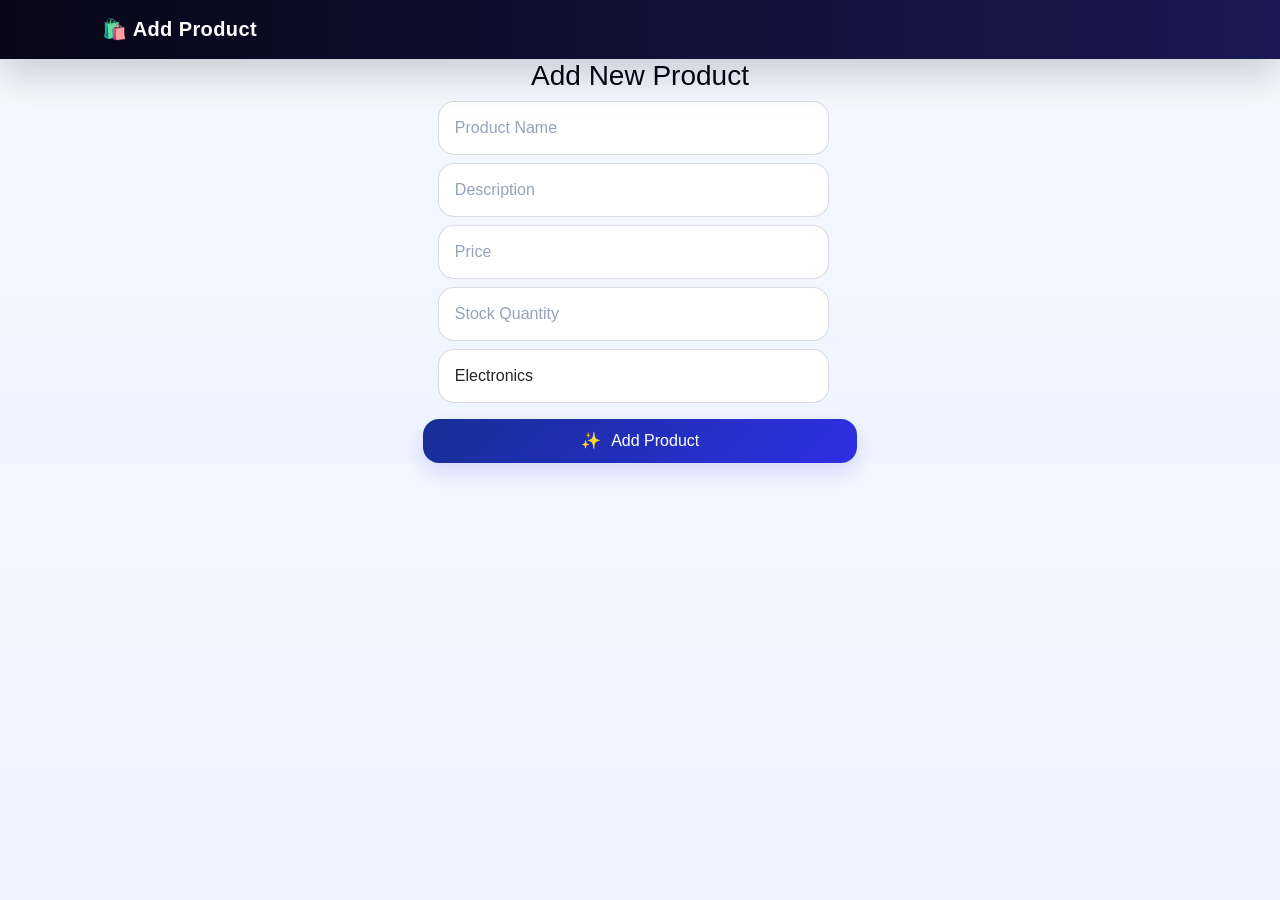
==== src/main/resources/static/add-product.html @ 6f196c05 "Initial commit" ====
<!DOCTYPE html>
<html>
<head>
    <meta charset="UTF-8">
    <meta name="viewport" content="width=device-width, initial-scale=1.0">
    <title>Add Product</title>

    <!-- Bootstrap -->
    <link href="https://cdn.jsdelivr.net/npm/bootstrap@5.3.0/dist/css/bootstrap.min.css" rel="stylesheet">
    <link rel='stylesheet' href='https://cdn-uicons.flaticon.com/2.1.0/uicons-regular-rounded/css/uicons-regular-rounded.css'>
    <link rel='stylesheet' href='https://cdn-uicons.flaticon.com/2.1.0/uicons-brands/css/uicons-brands.css'>

    <link rel="stylesheet" href="theme.css">
</head>

<body>

<!-- NAVBAR -->
<nav class="navbar navbar-light">
    <div class="container">
        <span class="navbar-brand">Add Product</span>
    </div>
</nav>

<div class="container">

    <div class="row justify-content-center">
        <div class="col-md-5">

            <div class="form-box">

                <h3 class="text-center">Add New Product</h3>

                <input id="name" class="form-control mt-2" placeholder="Product Name">

                <input id="description" class="form-control mt-2" placeholder="Description">

                <input id="price" class="form-control mt-2" placeholder="Price">

                <input id="stock" class="form-control mt-2" placeholder="Stock Quantity">

                <select id="category" class="form-control mt-2">
                    <option value="Electronics">Electronics</option>
                    <option value="Fashion">Fashion</option>
                    <option value="Home">Home</option>
                    <option value="Beauty">Beauty</option>
                </select>

                <button onclick="addProduct()" class="btn btn-custom w-100 mt-3">
                    Add Product
                </button>

            </div>

        </div>
    </div>

</div>

<script>

    function addProduct(){

        let products = [{
            name: document.getElementById("name").value,
            description: document.getElementById("description").value,
            price: parseFloat(document.getElementById("price").value),
            stockQuantity: parseInt(document.getElementById("stock").value),
            category: document.getElementById("category").value
        }];

        fetch("http://localhost:9090/api/products", {
            method: "POST",
            headers: {
                "Content-Type": "application/json"
            },
            body: JSON.stringify(products)
        })
        .then(res => res.json())
        .then(data => {
            alert("Product added successfully!");

            // redirect
            window.location.href = "admin-dashboard.html";
        })
        .catch(err => {
            alert("❌ Error adding product");
            console.error(err);
        });
    }

</script>

</body>
</html>
---- src/main/resources/static/theme.css ----
:root {
    --bg: #f5f7ff;
    --bg-gradient: linear-gradient(180deg, #f7f9ff 0%, #eef4ff 100%);
    --surface: #ffffff;
    --surface-soft: #f6f8ff;
    --surface-border: rgba(26, 25, 83, 0.12);
    --primary: #080616;
    --secondary: #1A1953;
    --accent: #162E93;
    --highlight: #2F2FE4;
    --text: #080616;
    --muted: #5f6b8a;
}

*, *::before, *::after {
    box-sizing: border-box;
}

html, body {
    min-height: 100%;
    margin: 0;
    padding: 0;
    background: var(--bg-gradient);
    color: var(--text);
    font-family: 'Segoe UI', sans-serif;
}

body {
    background: var(--bg-gradient) !important;
}

.container {
    max-width: 1100px;
}

.navbar,
.navbar-light,
.navbar-dark {
    background: linear-gradient(90deg, var(--primary), var(--secondary)) !important;
    color: #ffffff !important;
    border: none !important;
    box-shadow: 0 16px 40px rgba(8, 6, 22, 0.18) !important;
}

.navbar .navbar-brand,
.navbar .brand-text,
.navbar-brand {
    color: #ffffff !important;
    font-weight: 700;
    letter-spacing: 0.02em;
}

.navbar button,
.navbar .btn,
.navbar .btn-outline-dark {
    color: #ffffff !important;
    border: 1px solid rgba(255,255,255,0.18) !important;
    background: rgba(255,255,255,0.12) !important;
}

.navbar button:hover,
.navbar .btn:hover,
.navbar .btn-outline-dark:hover {
    background: rgba(255,255,255,0.22) !important;
}

.card,
.login-box,
.register-box,
.payment-box,
.success-box,
.popup,
.checkout-box,
.product-card,
.category-card,
.order-card,
.info-card,
.admin-panel,
.admin-box,
.form-card {
    background: var(--surface) !important;
    border: 1px solid var(--surface-border) !important;
    border-radius: 20px !important;
    box-shadow: 0 12px 28px rgba(8, 6, 22, 0.07) !important;
}

.card,
.order-card,
.product-card,
.category-card,
.info-card {
    padding: 20px !important;
}

.auth-page {
    min-height: 100vh;
    padding: 2rem 0;
}

.btn-custom,
.btn-main,
.btn-primary,
.btn-success,
.btn-warning,
.btn-dark,
.btn-home {
    color: #ffffff !important;
    background: linear-gradient(135deg, var(--accent), var(--highlight)) !important;
    border: none !important;
    box-shadow: 0 10px 20px rgba(47, 47, 228, 0.14) !important;
    border-radius: 16px !important;
    padding: 10px 18px !important;
    transition: transform 0.15s ease, background 0.15s ease;
}

.btn-custom:hover,
.btn-main:hover,
.btn-primary:hover,
.btn-success:hover,
.btn-warning:hover,
.btn-dark:hover,
.btn-home:hover {
    background: linear-gradient(135deg, var(--highlight), var(--accent)) !important;
    transform: translateY(-1px);
}

.btn-outline-dark {
    color: var(--surface) !important;
    border-color: rgba(255,255,255,0.3) !important;
    background: rgba(255,255,255,0.12) !important;
}

.btn-outline-dark:hover {
    background: rgba(255,255,255,0.22) !important;
}

.form-control,
.form-select,
textarea,
input {
    background: #ffffff !important;
    border: 1px solid rgba(26, 25, 83, 0.16) !important;
    border-radius: 16px !important;
    box-shadow: none !important;
    padding: 14px 16px !important;
    width: 90%;
    margin-left: 15px;
    transition: border-color 0.2s ease, box-shadow 0.2s ease;
}

.form-control:focus,
.form-select:focus,
textarea:focus,
input:focus {
    border-color: var(--highlight) !important;
    outline: none !important;
    box-shadow: 0 0 0 0.2rem rgba(47, 47, 228, 0.14) !important;
}

input::placeholder,
textarea::placeholder {
    color: #94a3b8 !important;
}

a {
    color: var(--highlight) !important;
    text-decoration: none !important;
}

a:hover {
    color: var(--accent) !important;
}

h1, h2, h3, h4, h5, h6 {
    color: var(--primary) !important;
    margin-top: 0;
}

p,
label,
small,
span,
div {
    line-height: 1.65;
}

.badge {
    background: var(--accent) !important;
    color: #ffffff !important;
    border-radius: 999px !important;
    padding: 0.55em 0.9em !important;
}

.card h5,
.card p,
.card strong,
.product-card h4,
.category-card span {
    color: var(--primary) !important;
}

.navbar-brand::before,
.brand-text::before {
    content: "🛍️ ";
}

.btn-custom::before,
.btn-home::before,
.btn-main::before {
    content: "✨ ";
    margin-right: 6px;
}

.success-box::before {
    content: "✅";
    display: block;
    font-size: 2rem;
    margin-bottom: 12px;
}

.badge-admin {
    display: inline-block;
    background: rgba(22, 46, 147, 0.1);
    color: var(--accent);
    border-radius: 999px;
    letter-spacing: 0.08em;
    font-size: 0.8rem;
    padding: 0.35rem 0.8rem;
    margin-top: 1rem;
    margin-bottom: 1rem;
}

.error-msg {
    color: #dc2626;
    margin-top: 10px;
    font-weight: 700;
    display: none;
}

.popup,
.modal,
.alert,
.order-card,
.product-card,
.category-card,
.form-card {
    border-radius: 24px !important;
}

.bg-light,
.bg-white {
    background: var(--surface) !important;
}

.text-muted {
    color: var(--muted) !important;
}

::selection {
    background: rgba(47, 47, 228, 0.14);
}
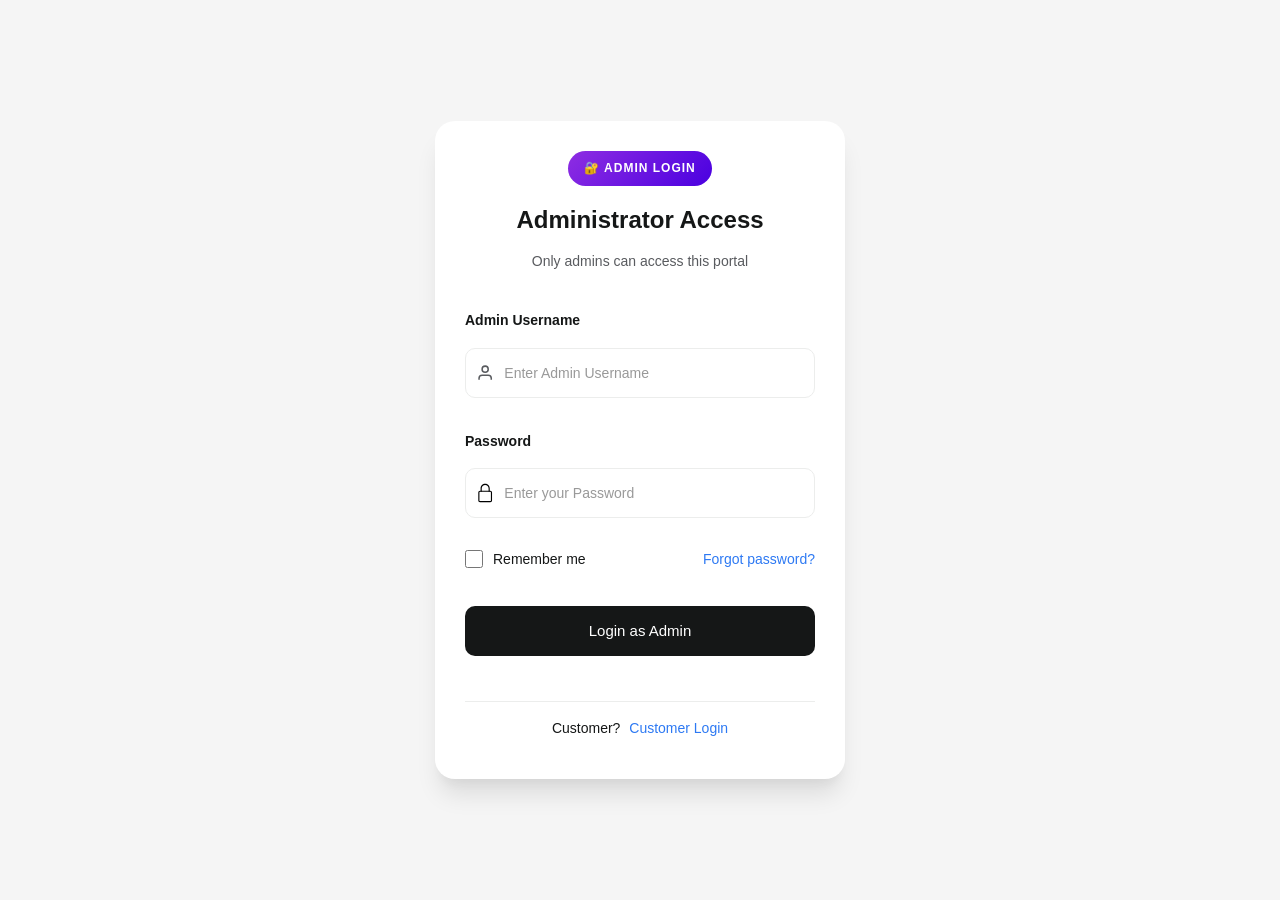
==== commit a15e045b: "Fix payments endpoint and improve responsive UI card/button layout" ====
--- a/src/main/resources/static/add-product.html
+++ b/src/main/resources/static/add-product.html
@@ -4,91 +4,87 @@
     <meta charset="UTF-8">
     <meta name="viewport" content="width=device-width, initial-scale=1.0">
     <title>Add Product</title>
-
-    <!-- Bootstrap -->
     <link href="https://cdn.jsdelivr.net/npm/bootstrap@5.3.0/dist/css/bootstrap.min.css" rel="stylesheet">
-    <link rel='stylesheet' href='https://cdn-uicons.flaticon.com/2.1.0/uicons-regular-rounded/css/uicons-regular-rounded.css'>
-    <link rel='stylesheet' href='https://cdn-uicons.flaticon.com/2.1.0/uicons-brands/css/uicons-brands.css'>
-
     <link rel="stylesheet" href="theme.css">
 </head>
-
 <body>
 
-<!-- NAVBAR -->
 <nav class="navbar navbar-light">
-    <div class="container">
-        <span class="navbar-brand">Add Product</span>
+    <div class="container d-flex justify-content-between align-items-center py-3">
+        <div class="brand-text">Add Product</div>
+        <button onclick="goBack()" class="btn btn-secondary btn-sm">Back</button>
     </div>
 </nav>
 
-<div class="container">
+<div class="page-container">
+    <div class="form card">
+        <h2>Add New Product</h2>
+        <p class="form-description">Enter the details below to add a product to the catalog.</p>
 
-    <div class="row justify-content-center">
-        <div class="col-md-5">
+        <label class="form-label" for="name">Product Name</label>
+        <input id="name" class="form-control" placeholder="Enter product name">
 
-            <div class="form-box">
+        <label class="form-label mt-3" for="description">Description</label>
+        <textarea id="description" class="form-control" rows="3" placeholder="Enter product description"></textarea>
 
-                <h3 class="text-center">Add New Product</h3>
+        <label class="form-label mt-3" for="price">Price (₹)</label>
+        <input id="price" type="number" class="form-control" placeholder="Enter price" step="0.01">
 
-                <input id="name" class="form-control mt-2" placeholder="Product Name">
+        <label class="form-label mt-3" for="stock">Stock Quantity</label>
+        <input id="stock" type="number" class="form-control" placeholder="Enter stock quantity">
 
-                <input id="description" class="form-control mt-2" placeholder="Description">
+        <label class="form-label mt-3" for="category">Category</label>
+        <select id="category" class="form-control">
+            <option value="Electronics">Electronics</option>
+            <option value="Fashion">Fashion</option>
+            <option value="Home">Home</option>
+            <option value="Beauty">Beauty</option>
+        </select>
 
-                <input id="price" class="form-control mt-2" placeholder="Price">
-
-                <input id="stock" class="form-control mt-2" placeholder="Stock Quantity">
-
-                <select id="category" class="form-control mt-2">
-                    <option value="Electronics">Electronics</option>
-                    <option value="Fashion">Fashion</option>
-                    <option value="Home">Home</option>
-                    <option value="Beauty">Beauty</option>
-                </select>
-
-                <button onclick="addProduct()" class="btn btn-custom w-100 mt-3">
-                    Add Product
-                </button>
-
-            </div>
-
-        </div>
+        <button onclick="addProduct()" class="btn btn-custom w-100 mt-4">Add Product</button>
     </div>
-
 </div>
 
 <script>
-
-    function addProduct(){
-
-        let products = [{
-            name: document.getElementById("name").value,
-            description: document.getElementById("description").value,
-            price: parseFloat(document.getElementById("price").value),
-            stockQuantity: parseInt(document.getElementById("stock").value),
-            category: document.getElementById("category").value
-        }];
-
-        fetch("http://localhost:9090/api/products", {
-            method: "POST",
-            headers: {
-                "Content-Type": "application/json"
-            },
-            body: JSON.stringify(products)
-        })
-        .then(res => res.json())
-        .then(data => {
-            alert("Product added successfully!");
-
-            // redirect
-            window.location.href = "admin-dashboard.html";
-        })
-        .catch(err => {
-            alert("❌ Error adding product");
-            console.error(err);
-        });
+    const userType = localStorage.getItem("userType");
+    if (userType !== "ADMIN") {
+        alert("Please login as admin to add products.");
+        window.location.href = "admin-login.html";
     }
 
+    function addProduct() {
+        const product = {
+            name: document.getElementById("name").value.trim(),
+            description: document.getElementById("description").value.trim(),
+            price: parseFloat(document.getElementById("price").value),
+            stockQuantity: parseInt(document.getElementById("stock").value, 10),
+            category: document.getElementById("category").value
+        };
+
+        if (!product.name || !product.price || isNaN(product.price) || isNaN(product.stockQuantity)) {
+            alert("Please complete all required fields with valid information.");
+            return;
+        }
+
+        fetch("/api/products", {
+            method: "POST",
+            headers: { "Content-Type": "application/json" },
+            body: JSON.stringify([product])
+        })
+            .then(res => res.json())
+            .then(() => {
+                alert("Product added successfully!");
+                window.location.href = "admin-dashboard.html";
+            })
+            .catch(err => {
+                console.error(err);
+                alert("Error adding product. Please try again.");
+            });
+    }
+
+    function goBack() {
+        window.location.href = "admin-dashboard.html";
+    }
 </script>
 
 </body>
--- a/src/main/resources/static/theme.css
+++ b/src/main/resources/static/theme.css
@@ -1,262 +1,1167 @@
+/* ===================================
+   ECOMMERCE THEME - MODERN DESIGN
+   =================================== */
+
+/* ===== 1. CSS VARIABLES & DESIGN SYSTEM ===== */
 :root {
-    --bg: #f5f7ff;
-    --bg-gradient: linear-gradient(180deg, #f7f9ff 0%, #eef4ff 100%);
-    --surface: #ffffff;
-    --surface-soft: #f6f8ff;
-    --surface-border: rgba(26, 25, 83, 0.12);
-    --primary: #080616;
-    --secondary: #1A1953;
-    --accent: #162E93;
-    --highlight: #2F2FE4;
-    --text: #080616;
-    --muted: #5f6b8a;
-}
-
-*, *::before, *::after {
-    box-sizing: border-box;
+  /* Primary Colors */
+  --primary-color: #151717;
+  --primary-hover: #2d3436;
+  --secondary-color: #2d79f3;
+  --secondary-hover: #1e5abc;
+  --success-color: #04e400;
+  --success-dark: #269b24;
+  --success-light: #04e40048;
+  --danger-color: #ee0d0d;
+  --warning-color: #ffa500;
+  
+  /* Neutral Colors */
+  --bg-color: #ffffff;
+  --bg-light: #f5f5f5;
+  --text-color: #151717;
+  --text-muted: #595b5f;
+  --border-color: #ecedec;
+  --border-hover: #2d79f3;
+  
+  /* Spacing Scale */
+  --spacing-xs: 5px;
+  --spacing-sm: 10px;
+  --spacing-md: 15px;
+  --spacing-lg: 20px;
+  --spacing-xl: 30px;
+  --spacing-2xl: 40px;
+  
+  /* Border Radius */
+  --radius-sm: 7px;
+  --radius-md: 10px;
+  --radius-lg: 20px;
+  
+  /* Shadows */
+  --shadow-sm: rgba(149, 157, 165, 0.2) 0px 8px 24px;
+  --shadow-md: 0 20px 25px -5px rgba(0, 0, 0, 0.1), 0 10px 10px -5px rgba(0, 0, 0, 0.04);
+  
+  /* Transitions */
+  --transition-fast: 0.2s ease-in-out;
+  --transition-normal: 0.3s ease-in-out;
+  
+  /* Font Family */
+  --font-family: -apple-system, BlinkMacSystemFont, 'Segoe UI', Roboto, Oxygen, Ubuntu, Cantarell, 'Open Sans', 'Helvetica Neue', sans-serif;
+}
+
+/* ===== 2. RESET & BASE STYLES ===== */
+* {
+  margin: 0;
+  padding: 0;
+  box-sizing: border-box;
 }
 
 html, body {
-    min-height: 100%;
-    margin: 0;
-    padding: 0;
-    background: var(--bg-gradient);
-    color: var(--text);
-    font-family: 'Segoe UI', sans-serif;
+  height: 100%;
+  width: 100%;
 }
 
 body {
-    background: var(--bg-gradient) !important;
-}
-
-.container {
-    max-width: 1100px;
-}
-
-.navbar,
-.navbar-light,
-.navbar-dark {
-    background: linear-gradient(90deg, var(--primary), var(--secondary)) !important;
-    color: #ffffff !important;
-    border: none !important;
-    box-shadow: 0 16px 40px rgba(8, 6, 22, 0.18) !important;
-}
-
-.navbar .navbar-brand,
-.navbar .brand-text,
-.navbar-brand {
-    color: #ffffff !important;
-    font-weight: 700;
-    letter-spacing: 0.02em;
-}
-
-.navbar button,
-.navbar .btn,
-.navbar .btn-outline-dark {
-    color: #ffffff !important;
-    border: 1px solid rgba(255,255,255,0.18) !important;
-    background: rgba(255,255,255,0.12) !important;
-}
-
-.navbar button:hover,
-.navbar .btn:hover,
-.navbar .btn-outline-dark:hover {
-    background: rgba(255,255,255,0.22) !important;
-}
-
-.card,
-.login-box,
-.register-box,
-.payment-box,
-.success-box,
-.popup,
-.checkout-box,
-.product-card,
-.category-card,
-.order-card,
-.info-card,
-.admin-panel,
-.admin-box,
-.form-card {
-    background: var(--surface) !important;
-    border: 1px solid var(--surface-border) !important;
-    border-radius: 20px !important;
-    box-shadow: 0 12px 28px rgba(8, 6, 22, 0.07) !important;
-}
-
-.card,
-.order-card,
-.product-card,
-.category-card,
+  font-family: var(--font-family);
+  background-color: var(--bg-light);
+  color: var(--text-color);
+  line-height: 1.6;
+}
+
+a {
+  text-decoration: none;
+  color: inherit;
+}
+
+button {
+  font-family: var(--font-family);
+}
+
+input, textarea, select {
+  font-family: var(--font-family);
+}
+
+::placeholder {
+  font-family: var(--font-family);
+  color: #999;
+}
+
+/* ===== 3. FORM STYLES ===== */
+.form {
+  display: flex;
+  flex-direction: column;
+  gap: var(--spacing-md);
+  background-color: var(--bg-color);
+  padding: var(--spacing-xl);
+  width: min(450px, 100%);
+  max-width: 450px;
+  border-radius: var(--radius-lg);
+  box-shadow: var(--shadow-md);
+  margin: var(--spacing-xl) auto;
+}
+
+.flex-column > label {
+  color: var(--text-color);
+  font-weight: 600;
+  font-size: 14px;
+  margin-bottom: var(--spacing-xs);
+}
+
+.inputForm {
+  border: 1.5px solid var(--border-color);
+  border-radius: var(--radius-md);
+  height: 50px;
+  display: flex;
+  align-items: center;
+  padding-left: var(--spacing-sm);
+  transition: border-color var(--transition-fast);
+  background-color: var(--bg-color);
+}
+
+.inputForm svg {
+  width: 20px;
+  height: 20px;
+  color: var(--text-muted);
+}
+
+.input {
+  margin-left: var(--spacing-sm);
+  border-radius: var(--radius-md);
+  border: none;
+  width: 100%;
+  height: 100%;
+  font-size: 14px;
+  background-color: transparent;
+}
+
+.input:focus {
+  outline: none;
+}
+
+.inputForm:focus-within {
+  border: 1.5px solid var(--border-hover);
+}
+
+.textarea {
+  border: 1.5px solid var(--border-color);
+  border-radius: var(--radius-md);
+  padding: var(--spacing-md);
+  font-size: 14px;
+  transition: border-color var(--transition-fast);
+  min-height: 100px;
+  font-family: var(--font-family);
+}
+
+.textarea:focus {
+  outline: none;
+  border: 1.5px solid var(--border-hover);
+}
+
+.select {
+  border: 1.5px solid var(--border-color);
+  border-radius: var(--radius-md);
+  padding: var(--spacing-md);
+  height: 50px;
+  font-size: 14px;
+  background-color: var(--bg-color);
+  cursor: pointer;
+  transition: border-color var(--transition-fast);
+}
+
+.select:focus {
+  outline: none;
+  border: 1.5px solid var(--border-hover);
+}
+
+.checkbox-wrapper {
+  display: flex;
+  align-items: center;
+  gap: var(--spacing-sm);
+}
+
+.checkbox-wrapper input {
+  cursor: pointer;
+  width: 18px;
+  height: 18px;
+}
+
+.checkbox-wrapper label {
+  font-size: 14px;
+  color: var(--text-color);
+  font-weight: 400;
+  margin: 0;
+  cursor: pointer;
+}
+
+.flex-row {
+  display: flex;
+  flex-direction: row;
+  align-items: center;
+  gap: var(--spacing-sm);
+  justify-content: space-between;
+}
+
+/* ===== 4. BUTTON STYLES ===== */
+
+/* Primary Button (Sign In/Submit) */
+.button-submit {
+  margin: var(--spacing-lg) 0 var(--spacing-sm) 0;
+  background-color: var(--primary-color);
+  border: none;
+  color: white;
+  font-size: 15px;
+  font-weight: 500;
+  border-radius: var(--radius-md);
+  height: 50px;
+  width: 100%;
+  cursor: pointer;
+  transition: background-color var(--transition-normal);
+}
+
+.button-submit:hover {
+  background-color: var(--primary-hover);
+}
+
+.button-submit:active {
+  transform: scale(0.98);
+}
+
+/* Add Item Button (Green) */
+.button {
+  position: relative;
+  width: 150px;
+  height: 40px;
+  cursor: pointer;
+  display: flex;
+  align-items: center;
+  border: 1px solid #34974d;
+  background-color: #3aa856;
+  border-radius: 5px;
+  overflow: hidden;
+}
+
+.button, .button__icon, .button__text {
+  transition: all var(--transition-normal);
+}
+
+.button .button__text {
+  transform: translateX(30px);
+  color: #fff;
+  font-weight: 600;
+  font-size: 14px;
+}
+
+.button .button__icon {
+  position: absolute;
+  transform: translateX(109px);
+  height: 100%;
+  width: 39px;
+  background-color: #34974d;
+  display: flex;
+  align-items: center;
+  justify-content: center;
+}
+
+.button .svg {
+  width: 20px;
+  stroke: #fff;
+}
+
+.button:hover {
+  background: #34974d;
+}
+
+.button:hover .button__text {
+  color: transparent;
+}
+
+.button:hover .button__icon {
+  width: 148px;
+  transform: translateX(0);
+}
+
+.button:active .button__icon {
+  background-color: #2e8644;
+}
+
+.button:active {
+  border: 1px solid #2e8644;
+}
+
+/* Gradient Button */
+.cssbuttons-io {
+  position: relative;
+  font-family: var(--font-family);
+  font-weight: 500;
+  font-size: 16px;
+  letter-spacing: 0.05em;
+  border-radius: var(--radius-md);
+  cursor: pointer;
+  border: none;
+  background: linear-gradient(to right, #8e2de2, #4a00e0);
+  color: ghostwhite;
+  overflow: hidden;
+  padding: 0;
+  width: 100%;
+  height: 50px;
+}
+
+.cssbuttons-io svg {
+  width: 1.2em;
+  height: 1.2em;
+  margin-right: 0.5em;
+}
+
+.cssbuttons-io span {
+  position: relative;
+  z-index: 10;
+  transition: color var(--transition-normal);
+  display: inline-flex;
+  align-items: center;
+  padding: 0.8em 1.2em 0.8em 1.05em;
+}
+
+.cssbuttons-io::before,
+.cssbuttons-io::after {
+  position: absolute;
+  top: 0;
+  left: 0;
+  width: 100%;
+  height: 100%;
+  z-index: 0;
+}
+
+.cssbuttons-io::before {
+  content: "";
+  background: #000;
+  width: 120%;
+  left: -10%;
+  transform: skew(30deg);
+  transition: transform var(--transition-normal) cubic-bezier(0.3, 1, 0.8, 1);
+}
+
+.cssbuttons-io:hover::before {
+  transform: translate3d(100%, 0, 0);
+}
+
+.cssbuttons-io:active {
+  transform: scale(0.95);
+}
+
+/* Social Buttons */
+.btn {
+  margin-top: var(--spacing-md);
+  width: 100%;
+  height: 50px;
+  border-radius: var(--radius-md);
+  display: flex;
+  justify-content: center;
+  align-items: center;
+  font-weight: 500;
+  gap: var(--spacing-sm);
+  border: 1px solid var(--border-color);
+  background-color: var(--bg-color);
+  cursor: pointer;
+  transition: all var(--transition-normal);
+  font-size: 14px;
+}
+
+.btn:hover {
+  border: 1px solid var(--secondary-color);
+  color: var(--secondary-color);
+}
+
+.btn svg {
+  width: 20px;
+  height: 20px;
+}
+
+.btn.google:hover {
+  background-color: #f9f9f9;
+}
+
+.btn.apple:hover {
+  background-color: #f9f9f9;
+}
+
+/* Secondary Button */
+.btn-secondary {
+  background-color: var(--bg-color);
+  border: 1px solid var(--border-color);
+  color: var(--text-color);
+  padding: 10px 20px;
+  border-radius: var(--radius-md);
+  cursor: pointer;
+  transition: all var(--transition-normal);
+  font-size: 14px;
+  font-weight: 500;
+  height: 50px;
+  width: 100%;
+}
+
+.btn-secondary:hover {
+  border: 1px solid var(--secondary-color);
+  color: var(--secondary-color);
+}
+
+/* Danger Button */
+.btn-danger {
+  background-color: var(--danger-color);
+  color: white;
+  border: none;
+  padding: 10px 20px;
+  border-radius: var(--radius-md);
+  cursor: pointer;
+  transition: all var(--transition-normal);
+  font-size: 14px;
+  font-weight: 500;
+}
+
+.btn-danger:hover {
+  background-color: #d00a0a;
+}
+
+/* ===== 5. LINK STYLES ===== */
+.span {
+  font-size: 14px;
+  margin-left: 5px;
+  color: var(--secondary-color);
+  font-weight: 500;
+  cursor: pointer;
+  transition: color var(--transition-normal);
+}
+
+.span:hover {
+  color: var(--secondary-hover);
+}
+
+.p {
+  text-align: center;
+  color: var(--text-color);
+  font-size: 14px;
+  margin: var(--spacing-sm) 0;
+}
+
+.line {
+  position: relative;
+  color: var(--text-muted);
+}
+
+.line::before,
+.line::after {
+  content: "";
+  position: absolute;
+  top: 50%;
+  width: 45%;
+  height: 1px;
+  background-color: var(--border-color);
+}
+
+.line::before {
+  left: 0;
+}
+
+.line::after {
+  right: 0;
+}
+
+/* ===== 6. LOADING SPINNER ===== */
+.loader {
+  display: flex;
+  align-items: center;
+  justify-content: center;
+  gap: 5px;
+}
+
+.bar {
+  display: inline-block;
+  width: 3px;
+  height: 20px;
+  background-color: rgba(255, 255, 255, 0.5);
+  border-radius: 10px;
+  animation: scale-up4 1s linear infinite;
+}
+
+.bar:nth-child(2) {
+  height: 35px;
+  margin: 0 5px;
+  animation-delay: 0.25s;
+}
+
+.bar:nth-child(3) {
+  animation-delay: 0.5s;
+}
+
+@keyframes scale-up4 {
+  20% {
+    background-color: #ffff;
+    transform: scaleY(1.5);
+  }
+  40% {
+    transform: scaleY(1);
+  }
+}
+
+.loading-overlay {
+  position: fixed;
+  top: 0;
+  left: 0;
+  width: 100%;
+  height: 100%;
+  background-color: rgba(0, 0, 0, 0.5);
+  display: flex;
+  justify-content: center;
+  align-items: center;
+  z-index: 1000;
+}
+
+/* ===== 7. SUCCESS MESSAGE CARDS ===== */
+
+/* Simple Success Card */
+.card {
+  width: 100%;
+  max-width: 100%;
+  min-height: auto;
+  border-radius: var(--radius-md);
+  box-sizing: border-box;
+  padding: var(--spacing-md);
+  background-color: var(--bg-color);
+  box-shadow: var(--shadow-md);
+  position: relative;
+  overflow: hidden;
+  display: block;
+  animation: slideIn 0.3s ease-in-out;
+  margin-bottom: var(--spacing-lg);
+}
+
+@keyframes slideIn {
+  from {
+    transform: translateY(-100%);
+    opacity: 0;
+  }
+  to {
+    transform: translateY(0);
+    opacity: 1;
+  }
+}
+
+.tab-nav {
+  display: flex;
+  flex-wrap: wrap;
+  gap: 0.75rem;
+  margin-bottom: var(--spacing-lg);
+}
+
+.tab-button {
+  background-color: var(--bg-color);
+  border: 1px solid var(--border-color);
+  color: var(--text-color);
+  padding: 0.75rem 1rem;
+  border-radius: var(--radius-sm);
+  cursor: pointer;
+  transition: all var(--transition-normal);
+  font-weight: 600;
+}
+
+.tab-button:hover,
+.tab-button.active {
+  background-color: var(--secondary-color);
+  color: white;
+  border-color: var(--secondary-color);
+}
+
+.tab-section {
+  display: none;
+}
+
+.tab-section.active {
+  display: block;
+}
+
+.tab-grid {
+  display: grid;
+  grid-template-columns: repeat(2, minmax(0, 1fr));
+  gap: var(--spacing-lg);
+}
+
+.tab-grid .info-card {
+  margin-bottom: 0;
+}
+
+.section-heading {
+  font-size: 1.1rem;
+  margin-bottom: var(--spacing-sm);
+  color: var(--primary-color);
+}
+
+.admin-field-row {
+  display: grid;
+  grid-template-columns: 1fr auto;
+  gap: var(--spacing-sm);
+  align-items: center;
+}
+
+.admin-field-row input {
+  width: 100%;
+}
+
+.section-actions {
+  display: flex;
+  flex-wrap: wrap;
+  gap: var(--spacing-sm);
+  margin-top: var(--spacing-sm);
+}
+
+.section-card {
+  background-color: var(--bg-color);
+  border: 1px solid var(--border-color);
+  border-radius: var(--radius-md);
+  padding: var(--spacing-md);
+  box-shadow: var(--shadow-sm);
+  margin-bottom: var(--spacing-lg);
+}
+
+.section-status {
+  margin-top: var(--spacing-sm);
+  color: var(--text-muted);
+  font-size: 0.95rem;
+}
+
+.section-detail {
+  display: grid;
+  gap: 0.75rem;
+}
+
+.section-detail strong {
+  color: var(--primary-color);
+}
+
+.order-card {
+  background-color: var(--bg-color);
+  border: 1px solid var(--border-color);
+  border-radius: var(--radius-md);
+  padding: var(--spacing-md);
+  margin-bottom: var(--spacing-md);
+  box-shadow: var(--shadow-sm);
+}
+
+.order-card h5 {
+  margin-bottom: 0.5rem;
+}
+
+.order-card p {
+  margin: 0.25rem 0;
+}
+
+.payment-result {
+  display: grid;
+  gap: var(--spacing-sm);
+}
+
+.payment-list {
+  display: grid;
+  gap: var(--spacing-md);
+}
+
+.payment-card {
+  background-color: var(--bg-color);
+  border: 1px solid var(--border-color);
+  border-radius: var(--radius-md);
+  padding: var(--spacing-md);
+  box-shadow: var(--shadow-sm);
+}
+
+.payment-card h5 {
+  margin-bottom: 0.75rem;
+}
+
+.payment-card p {
+  margin: 0.35rem 0;
+}
+
+.payment-card .section-actions {
+  margin-top: var(--spacing-sm);
+  display: flex;
+  gap: 0.75rem;
+  flex-wrap: wrap;
+}
+
+.payment-detail-grid {
+  display: grid;
+  grid-template-columns: repeat(2, minmax(0, 1fr));
+  gap: var(--spacing-sm);
+  padding: var(--spacing-sm) 0;
+}
+
+.payment-detail-card {
+  margin-top: var(--spacing-sm);
+}
+
+.payment-items {
+  display: grid;
+  gap: var(--spacing-sm);
+}
+
+.payment-item-card {
+  background-color: rgba(255, 255, 255, 0.08);
+  border: 1px solid var(--border-color);
+  border-radius: var(--radius-sm);
+  padding: var(--spacing-sm);
+}
+
+@media (max-width: 992px) {
+  .tab-grid {
+    grid-template-columns: 1fr;
+  }
+}
+
+.wave {
+  position: absolute;
+  transform: rotate(90deg);
+  left: -31px;
+  top: 32px;
+  width: 80px;
+  fill: #04e4003a;
+}
+
+.icon-container {
+  width: 35px;
+  height: 35px;
+  display: flex;
+  justify-content: center;
+  align-items: center;
+  background-color: var(--success-light);
+  border-radius: 50%;
+  margin-left: 8px;
+  flex-shrink: 0;
+}
+
+.icon {
+  width: 17px;
+  height: 17px;
+  color: var(--success-dark);
+}
+
+.message-text-container {
+  display: flex;
+  flex-direction: column;
+  justify-content: center;
+  align-items: flex-start;
+  flex-grow: 1;
+}
+
+.message-text,
+.sub-text {
+  margin: 0;
+  cursor: default;
+}
+
+.message-text {
+  color: var(--success-dark);
+  font-size: 17px;
+  font-weight: 700;
+}
+
+.sub-text {
+  font-size: 14px;
+  color: var(--text-muted);
+}
+
+.cross-icon {
+  width: 18px;
+  height: 18px;
+  color: var(--text-muted);
+  cursor: pointer;
+  flex-shrink: 0;
+  transition: color var(--transition-normal);
+}
+
+.cross-icon:hover {
+  color: var(--danger-color);
+}
+
+/* Order Validation Card */
+.card-validation {
+  overflow: hidden;
+  position: relative;
+  text-align: left;
+  border-radius: var(--radius-md);
+  max-width: 350px;
+  box-shadow: var(--shadow-md);
+  background-color: var(--bg-color);
+  margin: var(--spacing-lg) auto;
+  animation: slideIn 0.3s ease-in-out;
+}
+
+.dismiss {
+  position: absolute;
+  right: 10px;
+  top: 10px;
+  display: flex;
+  align-items: center;
+  justify-content: center;
+  padding: 0.5rem 1rem;
+  background-color: var(--bg-color);
+  color: var(--text-color);
+  border: 2px solid var(--border-color);
+  font-size: 1rem;
+  font-weight: 300;
+  width: 30px;
+  height: 30px;
+  border-radius: var(--radius-sm);
+  transition: all var(--transition-normal);
+  cursor: pointer;
+}
+
+.dismiss:hover {
+  background-color: var(--danger-color);
+  border: 2px solid var(--danger-color);
+  color: white;
+}
+
+.header {
+  padding: 1.25rem 1rem 1rem 1rem;
+}
+
+.image {
+  display: flex;
+  margin-left: auto;
+  margin-right: auto;
+  background-color: #e2feee;
+  flex-shrink: 0;
+  justify-content: center;
+  align-items: center;
+  width: 3rem;
+  height: 3rem;
+  border-radius: 9999px;
+  animation: pulse-animation 0.6s linear alternate-reverse infinite;
+  transition: 0.6s ease;
+}
+
+.image svg {
+  color: var(--success-dark);
+  width: 2rem;
+  height: 2rem;
+}
+
+.content {
+  margin-top: 0.75rem;
+  text-align: center;
+}
+
+.title {
+  color: var(--success-dark);
+  font-size: 1rem;
+  font-weight: 600;
+  line-height: 1.5rem;
+}
+
+.message {
+  margin-top: 0.5rem;
+  color: var(--text-muted);
+  font-size: 0.875rem;
+  line-height: 1.25rem;
+}
+
+.actions {
+  margin: 0.75rem 1rem;
+  display: flex;
+  flex-direction: column;
+  gap: var(--spacing-md);
+}
+
+.history {
+  display: inline-flex;
+  padding: 0.5rem 1rem;
+  background-color: #1aa06d;
+  color: white;
+  font-size: 1rem;
+  line-height: 1.5rem;
+  font-weight: 500;
+  justify-content: center;
+  width: 100%;
+  border-radius: var(--radius-sm);
+  border: none;
+  box-shadow: 0 1px 2px 0 rgba(0, 0, 0, 0.05);
+  cursor: pointer;
+  transition: background-color var(--transition-normal);
+}
+
+.history:hover {
+  background-color: #158a5e;
+}
+
+.track {
+  display: inline-flex;
+  padding: 0.5rem 1rem;
+  color: var(--text-color);
+  font-size: 1rem;
+  line-height: 1.5rem;
+  font-weight: 500;
+  justify-content: center;
+  width: 100%;
+  border-radius: var(--radius-sm);
+  border: 1px solid var(--border-color);
+  background-color: var(--bg-color);
+  box-shadow: 0 1px 2px 0 rgba(0, 0, 0, 0.05);
+  cursor: pointer;
+  transition: all var(--transition-normal);
+}
+
+.track:hover {
+  border: 1px solid var(--secondary-color);
+  color: var(--secondary-color);
+}
+
+.stats-box {
+  background-color: var(--bg-color);
+  border-radius: var(--radius-md);
+  padding: var(--spacing-lg);
+  box-shadow: var(--shadow-sm);
+  text-align: center;
+  border: 1px solid var(--border-color);
+}
+
+.stats-number {
+  font-size: 2.5rem;
+  font-weight: 700;
+  color: var(--primary-color);
+}
+
+.stats-label {
+  margin-top: 0.5rem;
+  color: var(--text-muted);
+  font-size: 0.95rem;
+}
+
+.page-title {
+  font-size: 24px;
+  font-weight: 700;
+  color: var(--primary-color);
+  margin-bottom: var(--spacing-lg);
+}
+
+.page-container {
+  max-width: 1200px;
+  margin: 0 auto;
+  padding: var(--spacing-xl);
+}
+
+.page-container .form {
+  width: 100%;
+  max-width: 1100px;
+  padding: var(--spacing-xl);
+}
+
+.form-description {
+  margin-bottom: var(--spacing-lg);
+  color: var(--text-muted);
+}
+
+.category-row {
+  margin-bottom: var(--spacing-lg);
+}
+
+.category-card {
+  background-color: var(--bg-color);
+  border: 1px solid var(--border-color);
+  border-radius: var(--radius-md);
+  padding: var(--spacing-md);
+  min-height: 140px;
+  display: flex;
+  flex-direction: column;
+  justify-content: center;
+  gap: 0.5rem;
+  cursor: pointer;
+  transition: transform var(--transition-fast), box-shadow var(--transition-fast), border-color var(--transition-fast);
+}
+
+.category-card:hover {
+  transform: translateY(-2px);
+  border-color: var(--secondary-color);
+  box-shadow: var(--shadow-sm);
+}
+
+.product-card {
+  background-color: var(--bg-color);
+  border: 1px solid var(--border-color);
+  border-radius: var(--radius-md);
+  box-shadow: var(--shadow-sm);
+  padding: var(--spacing-md);
+  transition: transform var(--transition-fast), box-shadow var(--transition-fast);
+}
+
+.product-card:hover {
+  transform: translateY(-2px);
+  box-shadow: 0 20px 30px rgba(0, 0, 0, 0.08);
+}
+
+.product-card h4 {
+  margin-bottom: 0.5rem;
+}
+
+.product-card p {
+  margin: 0;
+  color: var(--text-muted);
+}
+
+.product-card .btn-custom {
+  min-width: 110px;
+  padding: 0.55rem 0.85rem;
+  border-radius: var(--radius-sm);
+  background-color: var(--secondary-color);
+  border: 1px solid transparent;
+  color: white;
+  transition: background-color var(--transition-fast), transform var(--transition-fast);
+}
+
+.product-card .btn-custom:hover {
+  background-color: var(--secondary-hover);
+  transform: translateY(-1px);
+}
+
+.btn-custom {
+  background-color: var(--secondary-color);
+  color: white;
+  border: 1px solid transparent;
+}
+
+.btn-custom:hover {
+  background-color: var(--secondary-hover);
+  color: white;
+}
+
+.checkout-button {
+  display: inline-flex;
+  justify-content: center;
+  width: auto !important;
+  min-width: 200px;
+  max-width: 320px;
+  padding: 0.8rem 1.1rem;
+}
+
+.card.product-card {
+  padding: var(--spacing-md);
+}
+
+.no-data {
+  padding: var(--spacing-xl);
+  text-align: center;
+  width: 100%;
+  max-width: 100%;
+}
+
+.order-card {
+  width: 100%;
+}
+
 .info-card {
-    padding: 20px !important;
-}
-
-.auth-page {
-    min-height: 100vh;
-    padding: 2rem 0;
-}
-
-.btn-custom,
-.btn-main,
-.btn-primary,
-.btn-success,
-.btn-warning,
-.btn-dark,
-.btn-home {
-    color: #ffffff !important;
-    background: linear-gradient(135deg, var(--accent), var(--highlight)) !important;
-    border: none !important;
-    box-shadow: 0 10px 20px rgba(47, 47, 228, 0.14) !important;
-    border-radius: 16px !important;
-    padding: 10px 18px !important;
-    transition: transform 0.15s ease, background 0.15s ease;
-}
-
-.btn-custom:hover,
-.btn-main:hover,
-.btn-primary:hover,
-.btn-success:hover,
-.btn-warning:hover,
-.btn-dark:hover,
-.btn-home:hover {
-    background: linear-gradient(135deg, var(--highlight), var(--accent)) !important;
-    transform: translateY(-1px);
-}
-
-.btn-outline-dark {
-    color: var(--surface) !important;
-    border-color: rgba(255,255,255,0.3) !important;
-    background: rgba(255,255,255,0.12) !important;
-}
-
-.btn-outline-dark:hover {
-    background: rgba(255,255,255,0.22) !important;
-}
-
-.form-control,
-.form-select,
-textarea,
-input {
-    background: #ffffff !important;
-    border: 1px solid rgba(26, 25, 83, 0.16) !important;
-    border-radius: 16px !important;
-    box-shadow: none !important;
-    padding: 14px 16px !important;
-    width: 90%;
-    margin-left: 15px;
-    transition: border-color 0.2s ease, box-shadow 0.2s ease;
-}
-
-.form-control:focus,
-.form-select:focus,
-textarea:focus,
-input:focus {
-    border-color: var(--highlight) !important;
-    outline: none !important;
-    box-shadow: 0 0 0 0.2rem rgba(47, 47, 228, 0.14) !important;
-}
-
-input::placeholder,
-textarea::placeholder {
-    color: #94a3b8 !important;
-}
-
-a {
-    color: var(--highlight) !important;
-    text-decoration: none !important;
-}
-
-a:hover {
-    color: var(--accent) !important;
-}
-
-h1, h2, h3, h4, h5, h6 {
-    color: var(--primary) !important;
-    margin-top: 0;
-}
-
-p,
-label,
-small,
-span,
-div {
-    line-height: 1.65;
-}
-
-.badge {
-    background: var(--accent) !important;
-    color: #ffffff !important;
-    border-radius: 999px !important;
-    padding: 0.55em 0.9em !important;
-}
-
-.card h5,
-.card p,
-.card strong,
-.product-card h4,
-.category-card span {
-    color: var(--primary) !important;
-}
-
-.navbar-brand::before,
-.brand-text::before {
-    content: "🛍️ ";
-}
-
-.btn-custom::before,
-.btn-home::before,
-.btn-main::before {
-    content: "✨ ";
-    margin-right: 6px;
-}
-
-.success-box::before {
-    content: "✅";
-    display: block;
-    font-size: 2rem;
-    margin-bottom: 12px;
-}
-
-.badge-admin {
-    display: inline-block;
-    background: rgba(22, 46, 147, 0.1);
-    color: var(--accent);
-    border-radius: 999px;
-    letter-spacing: 0.08em;
-    font-size: 0.8rem;
-    padding: 0.35rem 0.8rem;
-    margin-top: 1rem;
-    margin-bottom: 1rem;
-}
-
-.error-msg {
-    color: #dc2626;
-    margin-top: 10px;
-    font-weight: 700;
-    display: none;
-}
-
-.popup,
-.modal,
-.alert,
-.order-card,
-.product-card,
-.category-card,
-.form-card {
-    border-radius: 24px !important;
-}
-
-.bg-light,
-.bg-white {
-    background: var(--surface) !important;
-}
-
-.text-muted {
-    color: var(--muted) !important;
-}
-
-::selection {
-    background: rgba(47, 47, 228, 0.14);
-}
-
+  width: 100%;
+}
+
+.btn-edit,
+.btn-delete,
+.btn-add-product {
+  cursor: pointer;
+  padding: 0.5rem 0.85rem;
+  border-radius: var(--radius-sm);
+  border: none;
+  font-size: 0.85rem;
+  font-weight: 600;
+  transition: all var(--transition-normal);
+}
+
+.btn-edit {
+  background-color: #2d79f3;
+  color: white;
+}
+
+.btn-edit:hover {
+  background-color: #2260c1;
+}
+
+.btn-delete {
+  background-color: #ee0d0d;
+  color: white;
+}
+
+.btn-delete:hover {
+  background-color: #c90b0b;
+}
+
+.btn-add-product {
+  background-color: #3aa856;
+  color: white;
+  border: none;
+  padding: 0.9rem 1.4rem;
+  border-radius: var(--radius-md);
+  font-weight: 600;
+  transition: transform var(--transition-normal), background-color var(--transition-normal);
+}
+
+.btn-add-product:hover {
+  background-color: #2f8f49;
+  transform: translateY(-2px);
+}
+
+.info-card {
+  background-color: var(--bg-color);
+  border: 1px solid var(--border-color);
+  border-radius: var(--radius-md);
+  padding: var(--spacing-md);
+  box-shadow: var(--shadow-sm);
+  margin-bottom: var(--spacing-lg);
+}
+
+.summary-line {
+  display: flex;
+  justify-content: space-between;
+  margin-bottom: 0.75rem;
+  color: var(--text-color);
+}
+
+.summary-line strong {
+  color: var(--primary-color);
+}
+
+@keyframes pulse-animation {
+  from {
+    transform: scale(1);
+  }
+  to {
+    transform: scale(1.09);
+  }
+}
+
+/* ===== 8. RESPONSIVE DESIGN ===== */
+@media (max-width: 768px) {
+  .form {
+    width: 90vw;
+    max-width: 450px;
+    padding: var(--spacing-lg);
+  }
+  
+  .card {
+    width: 90vw;
+    max-width: 330px;
+    height: auto;
+    flex-direction: column;
+    text-align: center;
+  }
+  
+  .card-validation {
+    max-width: 90vw;
+  }
+}
+
+@media (max-width: 480px) {
+  .form {
+    width: 95vw;
+    padding: var(--spacing-md);
+    border-radius: var(--radius-md);
+  }
+  
+  .card {
+    width: 95vw;
+  }
+}
+
